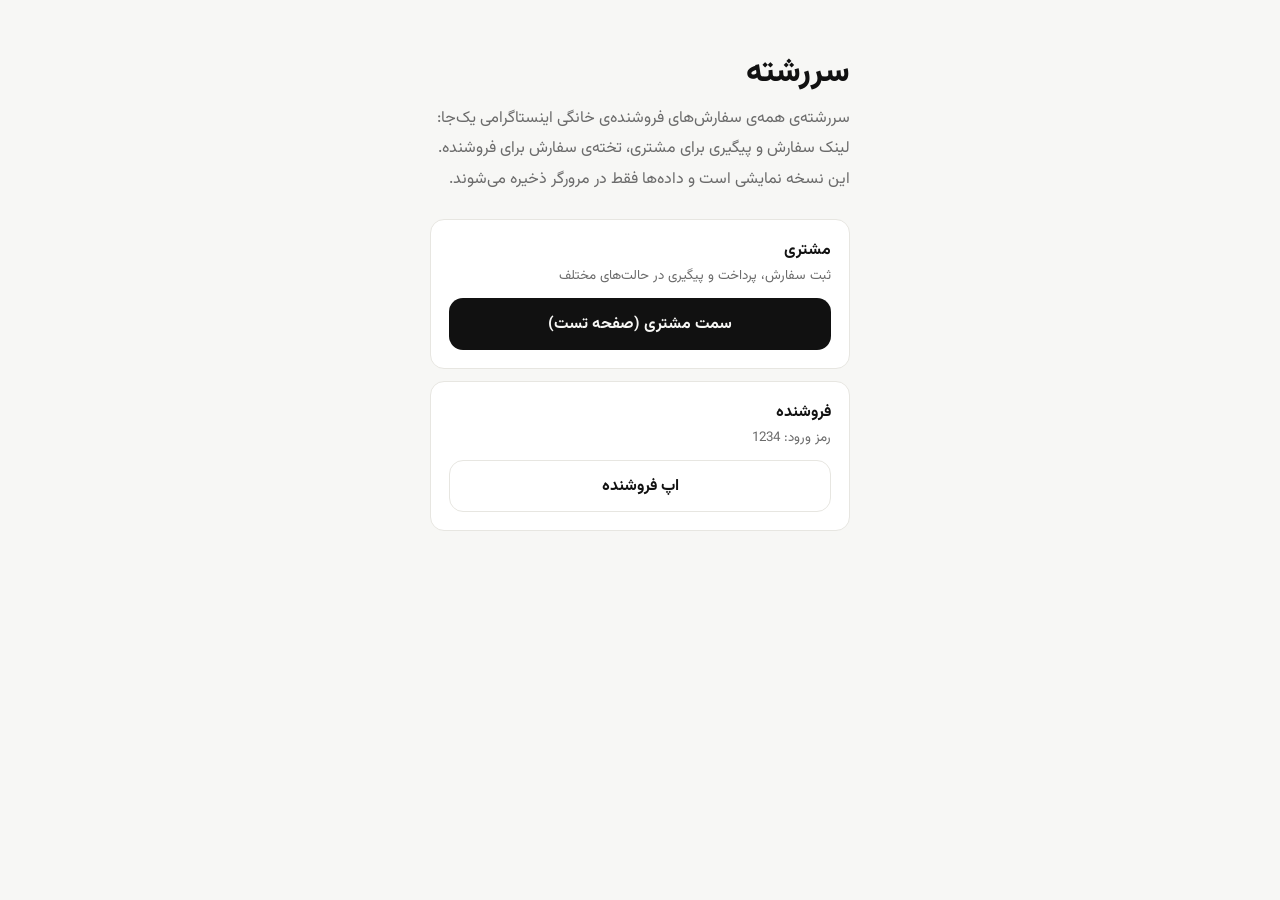
==== index.html @ f60f2b1e "Sarreshte MVP" ====
<!doctype html><html lang="fa" dir="rtl"><head><meta charset="utf-8"><meta name="viewport" content="width=device-width,initial-scale=1"><title>سررشته</title>
<style>@font-face{font-family:Vazirmatn;src:url(client/fonts/Vazirmatn-Regular.woff2) format("woff2");font-weight:400}@font-face{font-family:Vazirmatn;src:url(client/fonts/Vazirmatn-Bold.woff2) format("woff2");font-weight:700}@font-face{font-family:Vazirmatn;src:url(client/fonts/Vazirmatn-ExtraBold.woff2) format("woff2");font-weight:800}
:root{--bg:#F7F7F5;--card:#FFF;--line:#E7E6E1;--text:#111;--muted:#6b6b6b}@media(prefers-color-scheme:dark){:root{--bg:#0E0E0E;--card:#1A1A1A;--line:#262626;--text:#F5F5F5;--muted:#8A8A8A}}
*{box-sizing:border-box}body{margin:0;background:var(--bg);color:var(--text);font-family:Vazirmatn,Tahoma,sans-serif}main{max-width:460px;margin:0 auto;padding:48px 20px}
h1{font-size:32px;font-weight:800;margin:0 0 6px}p{color:var(--muted);line-height:1.9;margin:0 0 24px}.card{background:var(--card);border:1px solid var(--line);border-radius:14px;padding:18px;margin-bottom:12px}
a.btn{display:flex;align-items:center;justify-content:center;height:52px;border-radius:14px;text-decoration:none;font-weight:700;font-size:16px;margin-top:10px;background:var(--text);color:var(--bg)}a.ghost{background:transparent;color:var(--text);border:1px solid var(--line)}small{color:var(--muted)}</style></head><body><main>
<h1>سررشته</h1><p>سررشته‌ی همه‌ی سفارش‌های فروشنده‌ی خانگی اینستاگرامی یک‌جا: لینک سفارش و پیگیری برای مشتری، تخته‌ی سفارش برای فروشنده. این نسخه نمایشی است و داده‌ها فقط در مرورگر ذخیره می‌شوند.</p>
<div class="card"><b>مشتری</b><br><small>ثبت سفارش، پرداخت و پیگیری در حالت‌های مختلف</small><a class="btn" href="client/">سمت مشتری (صفحه تست)</a></div>
<div class="card"><b>فروشنده</b><br><small>رمز ورود: <bdi>1234</bdi></small><a class="btn ghost" href="seller/">اپ فروشنده</a></div>
</main></body></html>
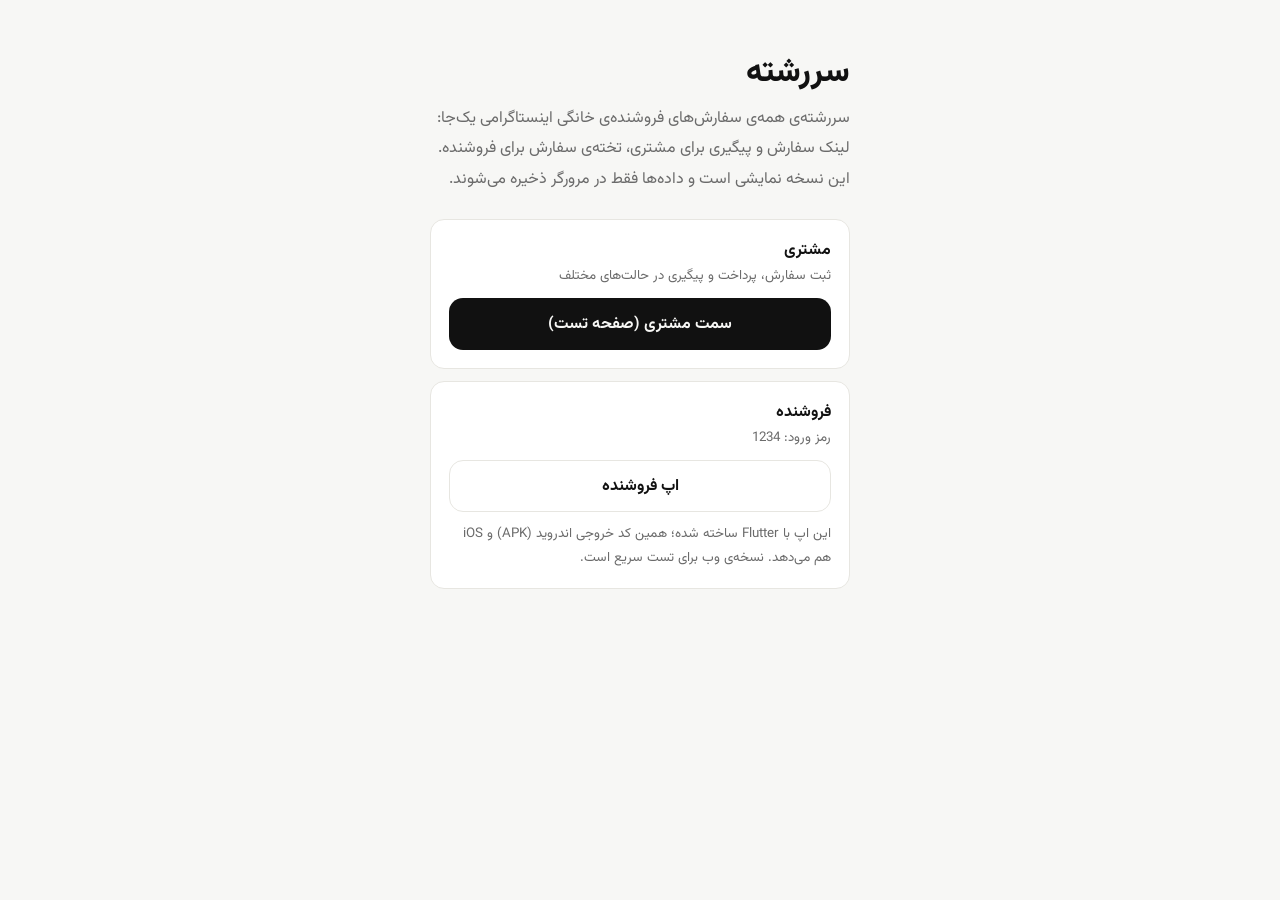
==== commit 1b223754: "v2: splash, login account, mobile layout, delivered+reviews, instagram id, reminders sent/DM" ====
--- a/index.html
+++ b/index.html
@@ -6,5 +6,5 @@
 a.btn{display:flex;align-items:center;justify-content:center;height:52px;border-radius:14px;text-decoration:none;font-weight:700;font-size:16px;margin-top:10px;background:var(--text);color:var(--bg)}a.ghost{background:transparent;color:var(--text);border:1px solid var(--line)}small{color:var(--muted)}</style></head><body><main>
 <h1>سررشته</h1><p>سررشته‌ی همه‌ی سفارش‌های فروشنده‌ی خانگی اینستاگرامی یک‌جا: لینک سفارش و پیگیری برای مشتری، تخته‌ی سفارش برای فروشنده. این نسخه نمایشی است و داده‌ها فقط در مرورگر ذخیره می‌شوند.</p>
 <div class="card"><b>مشتری</b><br><small>ثبت سفارش، پرداخت و پیگیری در حالت‌های مختلف</small><a class="btn" href="client/">سمت مشتری (صفحه تست)</a></div>
-<div class="card"><b>فروشنده</b><br><small>رمز ورود: <bdi>1234</bdi></small><a class="btn ghost" href="seller/">اپ فروشنده</a></div>
+<div class="card"><b>فروشنده</b><br><small>رمز ورود: <bdi>1234</bdi></small><a class="btn ghost" href="seller/">اپ فروشنده</a><small style="display:block;margin-top:10px;line-height:1.8">این اپ با Flutter ساخته شده؛ همین کد خروجی اندروید (APK) و iOS هم می‌دهد. نسخه‌ی وب برای تست سریع است.</small></div>
 </main></body></html>
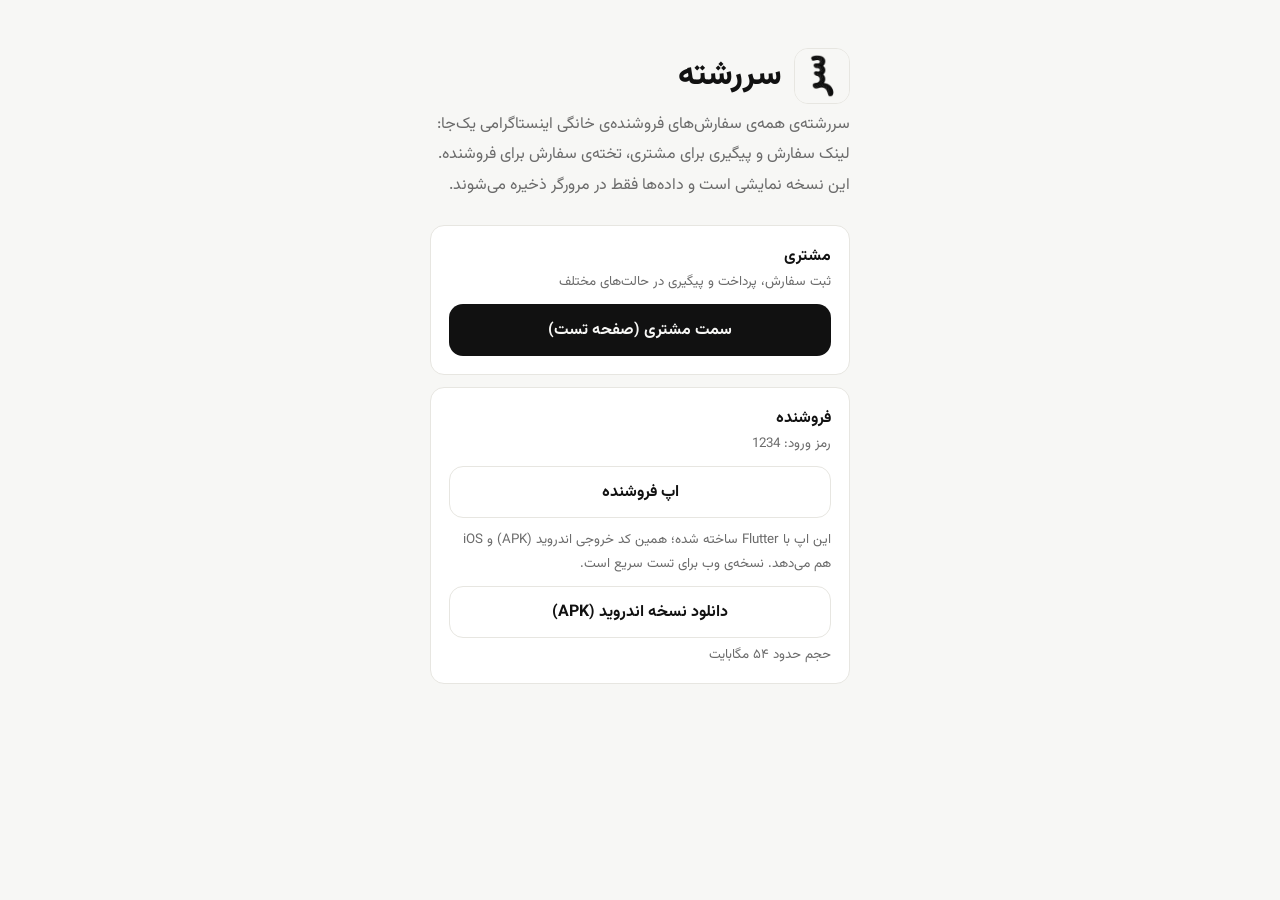
==== commit 5fac47ec: "Icons (web, Android adaptive), Android label, APK download" ====
--- a/index.html
+++ b/index.html
@@ -1,10 +1,10 @@
-<!doctype html><html lang="fa" dir="rtl"><head><meta charset="utf-8"><meta name="viewport" content="width=device-width,initial-scale=1"><title>سررشته</title>
+<!doctype html><html lang="fa" dir="rtl"><head><meta charset="utf-8"><meta name="viewport" content="width=device-width,initial-scale=1"><title>سررشته</title><link rel="icon" type="image/png" href="client/favicon.png"><link rel="apple-touch-icon" href="client/apple-touch-icon.png">
 <style>@font-face{font-family:Vazirmatn;src:url(client/fonts/Vazirmatn-Regular.woff2) format("woff2");font-weight:400}@font-face{font-family:Vazirmatn;src:url(client/fonts/Vazirmatn-Bold.woff2) format("woff2");font-weight:700}@font-face{font-family:Vazirmatn;src:url(client/fonts/Vazirmatn-ExtraBold.woff2) format("woff2");font-weight:800}
 :root{--bg:#F7F7F5;--card:#FFF;--line:#E7E6E1;--text:#111;--muted:#6b6b6b}@media(prefers-color-scheme:dark){:root{--bg:#0E0E0E;--card:#1A1A1A;--line:#262626;--text:#F5F5F5;--muted:#8A8A8A}}
 *{box-sizing:border-box}body{margin:0;background:var(--bg);color:var(--text);font-family:Vazirmatn,Tahoma,sans-serif}main{max-width:460px;margin:0 auto;padding:48px 20px}
 h1{font-size:32px;font-weight:800;margin:0 0 6px}p{color:var(--muted);line-height:1.9;margin:0 0 24px}.card{background:var(--card);border:1px solid var(--line);border-radius:14px;padding:18px;margin-bottom:12px}
 a.btn{display:flex;align-items:center;justify-content:center;height:52px;border-radius:14px;text-decoration:none;font-weight:700;font-size:16px;margin-top:10px;background:var(--text);color:var(--bg)}a.ghost{background:transparent;color:var(--text);border:1px solid var(--line)}small{color:var(--muted)}</style></head><body><main>
-<h1>سررشته</h1><p>سررشته‌ی همه‌ی سفارش‌های فروشنده‌ی خانگی اینستاگرامی یک‌جا: لینک سفارش و پیگیری برای مشتری، تخته‌ی سفارش برای فروشنده. این نسخه نمایشی است و داده‌ها فقط در مرورگر ذخیره می‌شوند.</p>
+<div style="display:flex;align-items:center;gap:12px;margin-bottom:6px"><img src="client/icon.png" alt="" style="width:56px;height:56px;border-radius:14px;border:1px solid var(--line)"><h1 style="margin:0">سررشته</h1></div><p>سررشته‌ی همه‌ی سفارش‌های فروشنده‌ی خانگی اینستاگرامی یک‌جا: لینک سفارش و پیگیری برای مشتری، تخته‌ی سفارش برای فروشنده. این نسخه نمایشی است و داده‌ها فقط در مرورگر ذخیره می‌شوند.</p>
 <div class="card"><b>مشتری</b><br><small>ثبت سفارش، پرداخت و پیگیری در حالت‌های مختلف</small><a class="btn" href="client/">سمت مشتری (صفحه تست)</a></div>
-<div class="card"><b>فروشنده</b><br><small>رمز ورود: <bdi>1234</bdi></small><a class="btn ghost" href="seller/">اپ فروشنده</a><small style="display:block;margin-top:10px;line-height:1.8">این اپ با Flutter ساخته شده؛ همین کد خروجی اندروید (APK) و iOS هم می‌دهد. نسخه‌ی وب برای تست سریع است.</small></div>
+<div class="card"><b>فروشنده</b><br><small>رمز ورود: <bdi>1234</bdi></small><a class="btn ghost" href="seller/">اپ فروشنده</a><small style="display:block;margin-top:10px;line-height:1.8">این اپ با Flutter ساخته شده؛ همین کد خروجی اندروید (APK) و iOS هم می‌دهد. نسخه‌ی وب برای تست سریع است.</small><a class="btn ghost" href="downloads/sarreshte.apk" download>دانلود نسخه اندروید (APK)</a><small style="display:block;margin-top:6px">حجم حدود ۵۴ مگابایت</small></div>
 </main></body></html>
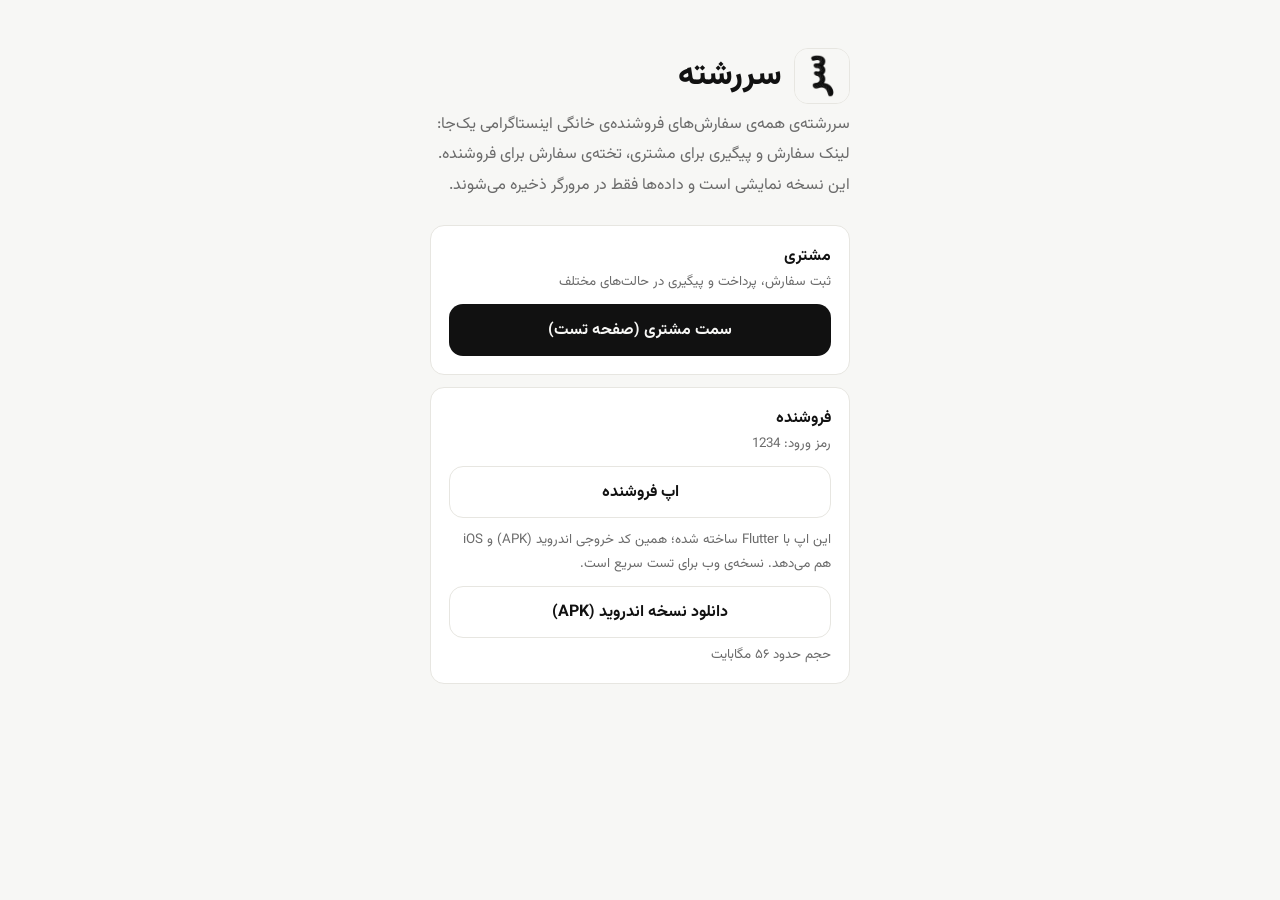
==== commit 742f4f2b: "Seller: archive w/ unseen badge, delivery follow-up, search+date filter, open from link/app links, c" ====
--- a/index.html
+++ b/index.html
@@ -6,5 +6,5 @@
 a.btn{display:flex;align-items:center;justify-content:center;height:52px;border-radius:14px;text-decoration:none;font-weight:700;font-size:16px;margin-top:10px;background:var(--text);color:var(--bg)}a.ghost{background:transparent;color:var(--text);border:1px solid var(--line)}small{color:var(--muted)}</style></head><body><main>
 <div style="display:flex;align-items:center;gap:12px;margin-bottom:6px"><img src="client/icon.png" alt="" style="width:56px;height:56px;border-radius:14px;border:1px solid var(--line)"><h1 style="margin:0">سررشته</h1></div><p>سررشته‌ی همه‌ی سفارش‌های فروشنده‌ی خانگی اینستاگرامی یک‌جا: لینک سفارش و پیگیری برای مشتری، تخته‌ی سفارش برای فروشنده. این نسخه نمایشی است و داده‌ها فقط در مرورگر ذخیره می‌شوند.</p>
 <div class="card"><b>مشتری</b><br><small>ثبت سفارش، پرداخت و پیگیری در حالت‌های مختلف</small><a class="btn" href="client/">سمت مشتری (صفحه تست)</a></div>
-<div class="card"><b>فروشنده</b><br><small>رمز ورود: <bdi>1234</bdi></small><a class="btn ghost" href="seller/">اپ فروشنده</a><small style="display:block;margin-top:10px;line-height:1.8">این اپ با Flutter ساخته شده؛ همین کد خروجی اندروید (APK) و iOS هم می‌دهد. نسخه‌ی وب برای تست سریع است.</small><a class="btn ghost" href="downloads/sarreshte.apk" download>دانلود نسخه اندروید (APK)</a><small style="display:block;margin-top:6px">حجم حدود ۵۴ مگابایت</small></div>
+<div class="card"><b>فروشنده</b><br><small>رمز ورود: <bdi>1234</bdi></small><a class="btn ghost" href="seller/">اپ فروشنده</a><small style="display:block;margin-top:10px;line-height:1.8">این اپ با Flutter ساخته شده؛ همین کد خروجی اندروید (APK) و iOS هم می‌دهد. نسخه‌ی وب برای تست سریع است.</small><a class="btn ghost" href="downloads/sarreshte.apk" download>دانلود نسخه اندروید (APK)</a><small style="display:block;margin-top:6px">حجم حدود ۵۶ مگابایت</small></div>
 </main></body></html>
